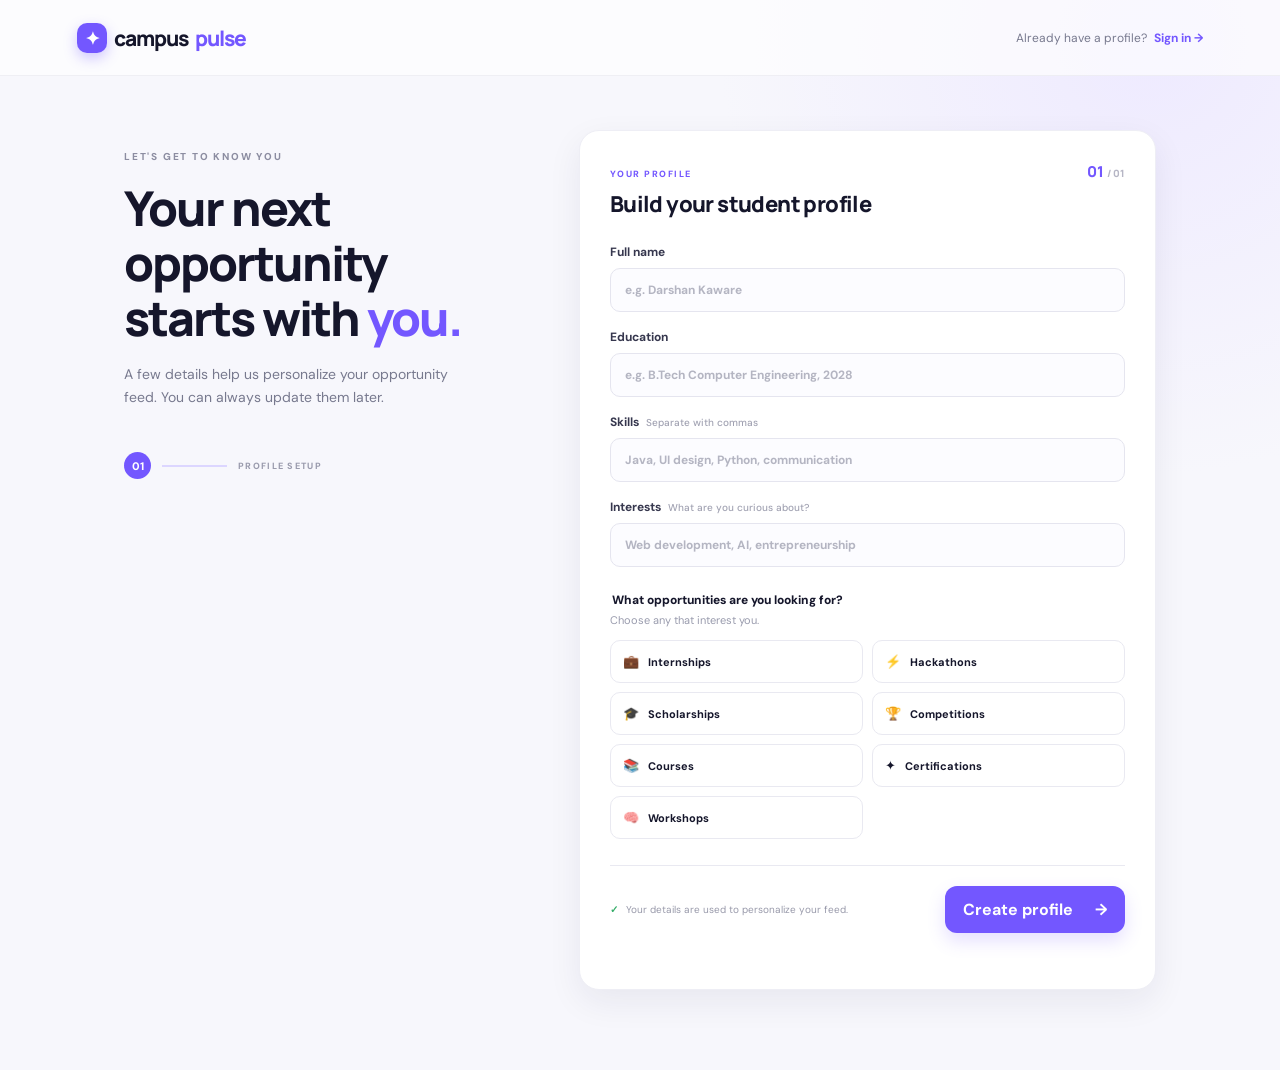
==== backend/src/main/resources/static/index.html @ 72005056 "Hackathon-Project Deployment" ====
<!doctype html>
<html lang="en"><head><meta charset="utf-8"><meta name="viewport" content="width=device-width,initial-scale=1"><title>Create profile — CampusPulse</title><link rel="preconnect" href="https://fonts.googleapis.com"><link href="https://fonts.googleapis.com/css2?family=DM+Sans:wght@400;500;600;700&family=Manrope:wght@500;600;700;800&display=swap" rel="stylesheet"><link rel="stylesheet" href="css/style.css"></head>
<body class="onboard-page"><header class="onboard-top"><a class="brand" href="login.html"><span class="brand-symbol">✦</span> campus<span>pulse</span></a><a class="top-link" href="login.html">Already have a profile? <b>Sign in →</b></a></header>
<main class="onboard-wrap"><div class="onboard-intro"><div class="eyebrow dark-eyebrow">LET'S GET TO KNOW YOU</div><h1>Your next opportunity<br>starts with <em>you.</em></h1><p>A few details help us personalize your opportunity feed. You can always update them later.</p><div class="step-line"><span class="step-active">01</span><span class="step-bar"></span><span class="step-muted">PROFILE SETUP</span></div></div>
<form id="profile-form" class="profile-form">
 <div class="form-heading"><div><span class="form-kicker">YOUR PROFILE</span><h2>Build your student profile</h2></div><span class="form-count">01 <small>/ 01</small></span></div>
 <div class="form-grid">
  <label class="field full">Full name <input type="text" id="name" required placeholder="e.g. Darshan Kaware" autocomplete="name"></label>
  <label class="field full">Education <input type="text" id="education" required placeholder="e.g. B.Tech Computer Engineering, 2028"></label>
  <label class="field full">Skills <span class="field-hint">Separate with commas</span><input type="text" id="skills" placeholder="Java, UI design, Python, communication"></label>
  <label class="field full">Interests <span class="field-hint">What are you curious about?</span><input type="text" id="interests" placeholder="Web development, AI, entrepreneurship"></label>
 </div>
 <fieldset class="category-set"><legend>What opportunities are you looking for?</legend><p class="fieldset-sub">Choose any that interest you.</p><div class="category-choices">
  <label><input type="checkbox" name="category" value="Internship"><span>💼 <b>Internships</b></span></label><label><input type="checkbox" name="category" value="Hackathon"><span>⚡ <b>Hackathons</b></span></label><label><input type="checkbox" name="category" value="Scholarship"><span>🎓 <b>Scholarships</b></span></label><label><input type="checkbox" name="category" value="Competition"><span>🏆 <b>Competitions</b></span></label><label><input type="checkbox" name="category" value="Course"><span>📚 <b>Courses</b></span></label><label><input type="checkbox" name="category" value="Certification"><span>✦ <b>Certifications</b></span></label><label><input type="checkbox" name="category" value="Workshop"><span>🧠 <b>Workshops</b></span></label>
 </div></fieldset>
 <div class="form-actions"><p><span class="secure-mark">✓</span> Your details are used to personalize your feed.</p><button type="submit" class="btn btn-primary">Create profile <span>→</span></button></div>
 <p class="form-error" id="form-error" role="alert"></p>
</form></main><script src="js/script.js"></script></body></html>
---- backend/src/main/resources/static/css/style.css ----
/* CampusPulse visual system */
:root{--ink:#15162b;--muted:#77798e;--line:#e9e9f1;--paper:#f7f7fc;--white:#fff;--violet:#7357ff;--violet-dark:#5e43e6;--navy:#14152c;--mint:#b9fbc0;--orange:#ff985f;--shadow:0 12px 34px rgba(31,29,69,.07)}
*{box-sizing:border-box}html{scroll-behavior:smooth}body{margin:0;font-family:"DM Sans",sans-serif;color:var(--ink);background:var(--paper)}button,input,select{font:inherit}button,a{-webkit-tap-highlight-color:transparent}a{color:inherit;text-decoration:none}.brand{font:800 21px Manrope,sans-serif;letter-spacing:-1px;display:inline-flex;align-items:center;gap:7px;color:var(--ink)}.brand>span:last-child{color:var(--violet)}.brand-symbol{display:inline-grid;place-items:center;width:30px;height:30px;border-radius:10px;background:var(--violet);color:white;font-size:18px;box-shadow:0 5px 14px #7357ff55}.brand-light{color:#fff}.brand-light>span:last-child{color:#c8bcff}.eyebrow{font-size:10px;font-weight:800;letter-spacing:1.8px}.dark-eyebrow{color:#8c8da1}.btn{border:0;border-radius:12px;padding:14px 19px;display:inline-flex;align-items:center;justify-content:center;gap:22px;font-weight:700;cursor:pointer;transition:.18s}.btn-primary{background:var(--violet);color:#fff;box-shadow:0 8px 18px #7357ff30}.btn-primary:hover{background:var(--violet-dark);transform:translateY(-1px)}.btn-light{background:#fff;color:var(--navy)}.btn-light:hover{background:#f2efff}.btn-outline{border:1px solid #deddeb;background:#fff;color:var(--ink)}.btn-outline:hover{border-color:var(--violet);color:var(--violet)}.btn-wide{width:100%}
/* Welcome / login */
.login-page{background:#fff;min-height:100vh}.auth-layout{min-height:100vh;display:grid;grid-template-columns:minmax(420px,1.03fr) minmax(420px,.97fr)}.auth-showcase{background:var(--navy);color:#fff;position:relative;overflow:hidden;padding:38px clamp(36px,6vw,90px);display:flex;flex-direction:column;justify-content:space-between;min-height:100vh}.auth-showcase:before{content:"";position:absolute;width:580px;height:580px;border:1px solid #ffffff12;border-radius:50%;right:-260px;top:12%;box-shadow:0 0 0 70px #ffffff08,0 0 0 140px #ffffff05}.showcase-copy{position:relative;z-index:1;max-width:550px;margin:auto 0}.showcase-copy .eyebrow{color:#b9fbc0;margin-bottom:24px}.live-dot{display:inline-block;width:7px;height:7px;border-radius:50%;background:#a4f2ac;margin-right:7px;box-shadow:0 0 0 4px #a4f2ac20}.showcase-copy h1{font:800 clamp(42px,5vw,68px)/1.08 Manrope,sans-serif;letter-spacing:-3.5px;margin:0 0 22px}.showcase-copy h1 em,.hero-copy h2 em,.onboard-intro h1 em{font-style:normal;color:#b9fbc0}.showcase-copy>p{color:#c1c2d2;line-height:1.75;font-size:16px;max-width:430px}.showcase-art{height:230px;position:relative;margin-top:18px;max-width:500px}.orbit{position:absolute;border:1px solid #ffffff20;border-radius:50%;left:50%;top:48%;transform:translate(-50%,-50%)}.orbit-one{width:230px;height:150px;transform:translate(-50%,-50%) rotate(-25deg)}.orbit-two{width:310px;height:200px;transform:translate(-50%,-50%) rotate(30deg)}.art-center{position:absolute;left:50%;top:48%;transform:translate(-50%,-50%);width:76px;height:76px;border-radius:25px;background:linear-gradient(145deg,#8c75ff,#6445ef);display:grid;place-items:center;font-size:35px;box-shadow:0 15px 45px #7357ff66}.float-card{position:absolute;background:#272841;border:1px solid #ffffff16;border-radius:13px;padding:11px 14px;display:flex;align-items:center;gap:9px;box-shadow:0 14px 28px #0002;font-size:19px}.float-card span{display:grid;gap:2px}.float-card b{font-size:11px}.float-card small{font-size:9px;color:#b9bace}.float-a{left:2%;top:20px}.float-b{right:1%;top:40px}.float-c{left:27%;bottom:0}.showcase-foot{display:flex;justify-content:space-between;color:#8e90a7;font-size:11px;letter-spacing:.5px}.auth-main{display:flex;flex-direction:column;align-items:center;justify-content:center;padding:40px 30px;position:relative}.auth-card{width:min(100%,390px)}.auth-icon{width:46px;height:46px;border-radius:15px;background:#f0edff;color:var(--violet);display:grid;place-items:center;font-size:22px;margin-bottom:28px}.auth-card .eyebrow{margin-bottom:10px}.auth-card h2{font:800 31px Manrope,sans-serif;letter-spacing:-1.2px;margin:0 0 9px}.auth-lead{color:var(--muted);font-size:14px;line-height:1.65;margin:0 0 30px}.login-note{display:flex;gap:13px;padding:16px;border:1px solid var(--line);border-radius:13px;margin-bottom:18px;background:#fcfcff}.note-icon{width:34px;height:34px;flex:0 0 34px;border-radius:10px;background:#eeeaff;color:var(--violet);display:grid;place-items:center}.login-note strong{font-size:13px}.login-note p{font-size:12px;color:var(--muted);margin:5px 0 0;line-height:1.5}.auth-divider{display:flex;align-items:center;gap:12px;color:#a0a1b0;font-size:9px;letter-spacing:1.3px;font-weight:800;margin:25px 0 16px}.auth-divider:before,.auth-divider:after{content:"";height:1px;background:var(--line);flex:1}.auth-small{font-size:11px;color:#999bad;text-align:center;line-height:1.6;margin-top:25px}.auth-footer{position:absolute;bottom:24px;left:30px;right:30px;display:flex;justify-content:space-between;color:#a2a3b2;font-size:10px}.auth-mobile-brand{display:none}
/* onboarding */
.onboard-page{min-height:100vh;background:radial-gradient(circle at 90% 4%,#eeeaff 0,transparent 28%),var(--paper)}.onboard-top{height:76px;display:flex;align-items:center;justify-content:space-between;padding:0 clamp(22px,6vw,88px);border-bottom:1px solid #e9e9f1aa;background:#ffffffa8}.top-link{font-size:12px;color:var(--muted)}.top-link b{color:var(--violet);margin-left:4px}.onboard-wrap{max-width:1080px;margin:54px auto 80px;padding:0 24px;display:grid;grid-template-columns:.8fr 1.2fr;gap:70px;align-items:start}.onboard-intro{position:sticky;top:50px;padding-top:20px}.onboard-intro h1{font:800 clamp(34px,4vw,48px)/1.15 Manrope,sans-serif;letter-spacing:-2px;margin:17px 0}.onboard-intro h1 em{color:var(--violet)}.onboard-intro>p{color:var(--muted);line-height:1.7;font-size:14px;max-width:330px}.step-line{display:flex;align-items:center;gap:11px;margin-top:42px}.step-active{width:27px;height:27px;border-radius:50%;display:grid;place-items:center;background:var(--violet);color:#fff;font-size:11px;font-weight:800}.step-bar{width:65px;height:2px;background:#dcd6ff}.step-muted{font-size:9px;font-weight:800;letter-spacing:1.3px;color:#9a9bad}.profile-form{background:#fff;border:1px solid #eeeef5;border-radius:20px;padding:30px;box-shadow:var(--shadow)}.form-heading{display:flex;justify-content:space-between;align-items:start;margin-bottom:25px}.form-kicker{font-size:9px;font-weight:800;letter-spacing:1.5px;color:var(--violet)}.form-heading h2{font:800 22px Manrope,sans-serif;margin:7px 0 0;letter-spacing:-.6px}.form-count{font:800 15px Manrope;color:var(--violet)}.form-count small{color:#b6b6c5;font-size:10px}.form-grid{display:grid;grid-template-columns:1fr 1fr;gap:17px}.field{display:block;font-size:12px;font-weight:700;color:#36374e}.field.full{grid-column:1/-1}.field-hint{font-size:10px;font-weight:500;color:#a1a2b2;margin-left:4px}.field input{width:100%;display:block;margin-top:8px;border:1px solid #e5e5ef;background:#fcfcff;border-radius:10px;padding:13px 14px;font-size:12px;outline:none;color:var(--ink);transition:.18s}.field input:focus,.filter-bar input:focus,.filter-bar select:focus{border-color:#a99aff;box-shadow:0 0 0 3px #7357ff12}.field input::placeholder{color:#b4b5c2}.category-set{border:0;padding:0;margin:25px 0 0}.category-set legend{font-size:12px;font-weight:800}.fieldset-sub{color:#999bad;font-size:11px;margin:5px 0 13px}.category-choices{display:grid;grid-template-columns:repeat(2,1fr);gap:9px}.category-choices label{cursor:pointer}.category-choices input{position:absolute;opacity:0}.category-choices span{display:flex;align-items:center;gap:9px;padding:12px;border:1px solid #e9e9f1;border-radius:10px;font-size:13px;transition:.15s}.category-choices b{font-size:11px}.category-choices input:checked+span{border-color:var(--violet);background:#f5f2ff;color:#5c43dd;box-shadow:0 0 0 2px #7357ff0c}.category-choices span:hover{border-color:#c5bbff}.form-actions{display:flex;align-items:center;justify-content:space-between;gap:14px;margin-top:26px;padding-top:20px;border-top:1px solid var(--line)}.form-actions p{font-size:10px;color:#9899aa;line-height:1.5;margin:0}.secure-mark{color:#35ad68;font-weight:900;margin-right:5px}.form-actions .btn{white-space:nowrap;padding:13px 18px}.form-error{color:#c24141;font-size:12px;min-height:16px;margin:10px 0 0}
/* dashboard app */
.dashboard-page{background:var(--paper);min-height:100vh}.app-shell{min-height:100vh}.sidebar{position:fixed;inset:0 auto 0 0;width:245px;background:var(--navy);color:#fff;padding:27px 17px 16px;display:flex;flex-direction:column;z-index:20}.sidebar .brand{padding:0 10px 32px}.side-label{font-size:9px;font-weight:800;letter-spacing:1.5px;color:#777990;padding:0 12px 12px}.side-label-spaced{padding-top:27px}.side-nav{display:flex;flex-direction:column;gap:4px}.nav-item{border:0;background:transparent;color:#aeb0c4;text-align:left;padding:12px 12px;border-radius:10px;display:flex;align-items:center;gap:12px;font-size:12px;font-weight:600;cursor:pointer;transition:.15s;width:100%}.nav-item:hover{background:#ffffff0b;color:#fff}.nav-item.active{background:#7357ff25;color:#fff;box-shadow:inset 3px 0 #987fff}.nav-icon{font-size:17px;width:18px;text-align:center;color:#aaa4ce}.nav-item.active .nav-icon{color:#c3b7ff}.nav-count{margin-left:auto;border-radius:20px;background:#ffffff15;color:#d5d4e4;font-size:10px;padding:3px 7px}.sidebar-bottom{margin-top:auto}.side-help{display:flex;gap:10px;align-items:center;background:#ffffff0a;border:1px solid #ffffff12;padding:12px;border-radius:11px;margin:0 0 12px}.help-icon{display:grid;place-items:center;width:25px;height:25px;border-radius:8px;background:#7357ff;color:white;font-weight:800}.side-help b{font-size:10px;display:block}.side-help small{font-size:9px;color:#8f91a9;display:block;margin-top:4px}.logout{border-top:1px solid #ffffff13;border-radius:0;padding-top:17px}.side-user{display:flex;align-items:center;gap:9px;border-top:1px solid #ffffff13;padding:15px 7px 0;margin-top:6px}.avatar,.top-avatar{width:31px;height:31px;border-radius:10px;background:#b9fbc0;color:#193b28;display:grid;place-items:center;font-size:12px;font-weight:800}.side-user-text{display:grid;gap:3px;min-width:0}.side-user-text b{font-size:10px;white-space:nowrap;overflow:hidden;text-overflow:ellipsis;max-width:130px}.side-user-text small{font-size:9px;color:#8e90a6}.user-menu{margin-left:auto;color:#aeb0c4;font-size:11px}.main-area{margin-left:245px;min-height:100vh}.topbar{height:64px;display:flex;align-items:center;justify-content:space-between;padding:0 38px;border-bottom:1px solid #e9e9f1;background:#ffffffc9;position:sticky;top:0;z-index:10;backdrop-filter:blur(14px)}.breadcrumb{font-size:11px;color:#9a9bad}.breadcrumb span{margin:0 9px;color:#c4c4cf}.breadcrumb b{color:#393a50}.topbar-right{display:flex;align-items:center;gap:17px}.today-label{font-size:8px;font-weight:800;letter-spacing:1.3px;color:#999bad}.top-avatar{background:#eeeaff;color:var(--violet)}.mobile-menu{display:none;border:0;background:none;font-size:19px;color:var(--ink)}.content-area{max-width:1400px;margin:auto;padding:35px 38px 70px}.section-panel{display:none;animation:appear .22s ease}.section-panel.active{display:block}@keyframes appear{from{opacity:.4;transform:translateY(4px)}to{opacity:1;transform:none}}.welcome-row{display:flex;justify-content:space-between;align-items:end;gap:20px;margin-bottom:23px}.welcome-row h1,.page-heading h1{font:800 30px Manrope,sans-serif;letter-spacing:-1.2px;margin:8px 0 4px}.wave{color:var(--violet);font-size:23px}.section-subtitle{font-size:12px;color:var(--muted);margin:0;line-height:1.6}.text-action{border:0;background:transparent;color:var(--violet);font-size:11px;font-weight:800;cursor:pointer;padding:8px 0}.text-action span{font-size:15px;margin-left:6px}.hero-banner{position:relative;overflow:hidden;min-height:226px;border-radius:17px;background:linear-gradient(112deg,#242345,#393071 60%,#6851d5);color:#fff;padding:27px 32px;display:flex;align-items:center;justify-content:space-between}.hero-banner:after{content:"";position:absolute;width:360px;height:360px;border-radius:50%;border:1px solid #ffffff17;right:9%;top:-65px;box-shadow:0 0 0 42px #ffffff08,0 0 0 85px #ffffff05}.hero-copy{position:relative;z-index:2}.hero-pill{font-size:8px;letter-spacing:1.3px;font-weight:800;color:#d8d2ff}.hero-copy h2{font:800 24px/1.25 Manrope,sans-serif;letter-spacing:-.8px;margin:12px 0 7px}.hero-copy h2 em{color:#b9fbc0}.hero-copy p{font-size:11px;color:#c7c5dc;margin:0 0 17px}.hero-copy .btn{font-size:10px;padding:11px 15px;border-radius:9px;gap:17px}.hero-graphic{position:absolute;right:8%;top:0;width:320px;height:100%}.hero-ring{position:absolute;border:1px solid #ffffff2a;border-radius:50%;left:50%;top:50%;transform:translate(-50%,-50%) rotate(-20deg)}.ring-a{width:210px;height:125px}.ring-b{width:270px;height:180px;transform:translate(-50%,-50%) rotate(25deg)}.hero-star{position:absolute;left:50%;top:50%;transform:translate(-50%,-50%);width:67px;height:67px;border-radius:22px;background:#9c87ff;display:grid;place-items:center;font-size:29px;box-shadow:0 10px 35px #15152e66}.mini-float{position:absolute;background:#fff;color:#303047;border-radius:9px;padding:9px 11px;font-size:13px;box-shadow:0 8px 22px #10102030;display:flex;gap:7px;align-items:center}.mini-float b{font-size:9px}.mini-one{left:4%;top:22%}.mini-two{right:0;top:25%}.mini-three{left:25%;bottom:10%}.stats-grid{display:grid;grid-template-columns:repeat(4,1fr);gap:13px;margin:17px 0 29px}.metric-card{background:#fff;border:1px solid #eeeef5;border-radius:13px;padding:15px 17px;box-shadow:0 3px 10px #22203304}.metric-top{display:flex;justify-content:space-between;align-items:center;font-size:8px;letter-spacing:1px;color:#9293a5;font-weight:800}.metric-icon{width:26px;height:26px;border-radius:8px;display:grid;place-items:center;font-size:13px}.metric-icon.purple{background:#f0edff;color:#7357ff}.metric-icon.mint{background:#e8ffeb;color:#319a4a}.metric-icon.orange{background:#fff0e7;color:#ed884e}.metric-icon.pink{background:#ffeaf2;color:#dc6595}.metric-card>strong{display:block;font:800 25px Manrope,sans-serif;margin:8px 0 2px;letter-spacing:-.7px}.metric-card>small{font-size:10px;color:#a0a1b0}.section-title-row{display:flex;align-items:end;justify-content:space-between;margin:0 0 13px}.section-title-row h2{font:800 18px Manrope,sans-serif;letter-spacing:-.5px;margin:5px 0 0}.page-heading{margin-bottom:24px}.page-heading h1{margin-top:9px}.heading-count{font:700 12px "DM Sans";vertical-align:middle;color:var(--violet);background:#eeeaff;border-radius:20px;padding:5px 9px}.filter-bar{display:flex;gap:10px;margin:0 0 14px}.search-wrap{display:flex;align-items:center;gap:10px;flex:1;background:#fff;border:1px solid #e8e8f0;border-radius:10px;padding:0 13px;color:#999bad}.search-wrap input{width:100%;border:0!important;outline:0;padding:12px 0;font-size:11px;background:transparent;box-shadow:none!important}.filter-bar select{border:1px solid #e8e8f0;border-radius:10px;background:#fff;color:#53546a;padding:0 13px;font-size:11px;min-width:155px;outline:0}.results-caption{display:flex;justify-content:space-between;color:#999bad;font-size:10px;margin:0 1px 13px}.opportunity-grid{display:grid;grid-template-columns:repeat(3,minmax(0,1fr));gap:14px}.op-card{background:#fff;border:1px solid #ececf4;border-radius:14px;padding:17px;display:flex;flex-direction:column;min-height:216px;box-shadow:0 3px 12px #25243e05;transition:transform .18s,box-shadow .18s}.op-card:hover{transform:translateY(-3px);box-shadow:var(--shadow)}.op-card-top{display:flex;align-items:center;justify-content:space-between;gap:8px}.op-category{font-size:9px;font-weight:700;padding:5px 9px;border-radius:20px;background:#f0edff;color:#674de5}.op-category[data-category="Internship"]{background:#e8f9ed;color:#278348}.op-category[data-category="Hackathon"]{background:#fff0e6;color:#c96d31}.op-category[data-category="Scholarship"]{background:#e8f3ff;color:#3278bc}.op-category[data-category="Competition"]{background:#ffeaf2;color:#b94b7a}.op-category[data-category="Course"]{background:#e9f8f8;color:#267f83}.op-category[data-category="Workshop"]{background:#f2eaff;color:#8050b7}.bookmark-btn{border:0;background:#f7f6fc;color:#9a9bad;border-radius:8px;width:29px;height:29px;font-size:18px;cursor:pointer}.bookmark-btn.saved{color:#ff9d40;background:#fff5e8}.op-card h3{font:800 14px/1.4 Manrope,sans-serif;letter-spacing:-.25px;margin:15px 0 7px}.op-card p{font-size:10px;color:#7d7e91;line-height:1.6;margin:0 0 12px;display:-webkit-box;-webkit-line-clamp:3;-webkit-box-orient:vertical;overflow:hidden}.op-tags{display:flex;gap:5px;flex-wrap:wrap;margin-top:auto;padding:2px 0 12px}.op-tag{font-size:8px;color:#77798e;background:#f5f5fa;border-radius:20px;padding:4px 7px}.op-card-foot{display:flex;justify-content:space-between;align-items:center;border-top:1px solid #f0f0f5;padding-top:11px;gap:8px}.op-deadline{font-size:9px;color:#9293a3}.op-deadline strong{color:#5b5c70;font-weight:700}.view-link{font-size:10px;color:var(--violet);font-weight:800;white-space:nowrap}.empty-state{grid-column:1/-1;background:#fff;border:1px dashed #d9d8e8;border-radius:14px;padding:35px 20px;text-align:center;color:#9293a5;font-size:12px}.empty-state b{display:block;color:#38394e;font:800 15px Manrope;margin-bottom:7px}.category-grid{display:grid;grid-template-columns:repeat(3,1fr);gap:14px}.category-tile{border:1px solid #ececf4;border-radius:15px;padding:20px;background:#fff;text-align:left;display:flex;flex-direction:column;align-items:flex-start;min-height:155px;cursor:pointer;transition:.18s}.category-tile:hover{transform:translateY(-3px);box-shadow:var(--shadow)}.category-tile>span{width:37px;height:37px;border-radius:11px;display:grid;place-items:center;font-size:19px;margin-bottom:14px}.category-tile b{font:800 14px Manrope}.category-tile small{font-size:10px;color:#8c8d9e;margin-top:5px}.category-tile i{font-style:normal;font-size:10px;font-weight:800;color:var(--violet);margin-top:auto;padding-top:13px}.tile-purple>span{background:#f0edff}.tile-orange>span{background:#fff0e6}.tile-mint>span{background:#e8ffeb}.tile-pink>span{background:#ffeaf2}.tile-blue>span{background:#e8f3ff}.tile-yellow>span{background:#fff7db}.tile-lavender>span{background:#f2eaff}.profile-card,.settings-card{background:#fff;border:1px solid #ececf4;border-radius:15px;padding:23px;box-shadow:0 3px 12px #25243e05}.profile-card-head{display:flex;align-items:center;gap:14px;padding-bottom:21px;border-bottom:1px solid var(--line)}.large-avatar{width:50px;height:50px;border-radius:16px;background:#eeeaff;color:var(--violet);display:grid;place-items:center;font:800 20px Manrope}.profile-card-head h2{font:800 17px Manrope;margin:0 0 5px}.profile-card-head p{font-size:11px;color:var(--muted);margin:0}.profile-status{margin-left:auto;font-size:9px;color:#299b56;background:#eaf9ee;padding:7px 10px;border-radius:20px}.profile-info-grid{display:grid;grid-template-columns:1fr 1fr;gap:22px;padding-top:20px}.profile-info-grid small{font-size:9px;letter-spacing:1px;color:#9697a7;font-weight:800}.profile-info-grid p{font-size:12px;line-height:1.6;margin:7px 0 0;color:#48495e}.wide-info{grid-column:1/-1}.settings-card{display:flex;align-items:center;justify-content:space-between;gap:20px}.settings-card b{font:800 14px Manrope}.settings-card p{font-size:11px;color:var(--muted);max-width:500px;line-height:1.6;margin:7px 0 0}.btn-danger{background:#fff0f0;color:#c34b4b;border:1px solid #f8d9d9;padding:11px 15px;font-size:11px}.btn-danger:hover{background:#ffe2e2}.toast{position:fixed;right:24px;bottom:22px;background:#22233d;color:#fff;padding:12px 17px;border-radius:10px;font-size:11px;box-shadow:var(--shadow);opacity:0;transform:translateY(8px);transition:.2s;pointer-events:none;z-index:40}.toast.show{opacity:1;transform:none}
@media(max-width:1100px){.sidebar{width:215px}.main-area{margin-left:215px}.content-area{padding:28px 24px 60px}.topbar{padding:0 24px}.opportunity-grid{grid-template-columns:repeat(2,minmax(0,1fr))}.hero-graphic{right:0;opacity:.75}.onboard-wrap{gap:35px}}
@media(max-width:760px){.auth-layout{grid-template-columns:1fr}.auth-showcase{min-height:300px;padding:24px 25px}.showcase-copy{margin:48px 0 0}.showcase-copy h1{font-size:42px;letter-spacing:-2px}.showcase-copy>p{font-size:13px}.showcase-art{display:none}.showcase-foot{margin-top:28px}.auth-main{padding:40px 24px 70px}.auth-mobile-brand{display:inline-flex;margin-bottom:30px}.auth-icon{display:none}.auth-footer{bottom:16px}.onboard-top{padding:0 20px}.top-link{font-size:10px}.onboard-wrap{display:block;margin:30px auto 50px;padding:0 16px}.onboard-intro{position:static;padding:0 4px 23px}.onboard-intro h1{font-size:34px}.step-line{display:none}.profile-form{padding:21px 17px}.form-grid{grid-template-columns:1fr;gap:14px}.field.full{grid-column:auto}.form-actions{align-items:flex-start;flex-direction:column}.form-actions .btn{width:100%}.sidebar{transform:translateX(-100%);transition:transform .2s;width:250px;box-shadow:12px 0 30px #1112}.sidebar.open{transform:translateX(0)}.main-area{margin-left:0}.topbar{height:58px;padding:0 17px}.mobile-menu{display:block}.today-label{display:none}.content-area{padding:25px 16px 55px}.welcome-row{align-items:flex-start;flex-direction:column}.welcome-row h1,.page-heading h1{font-size:25px}.hero-banner{padding:23px 20px;min-height:225px}.hero-copy h2{font-size:21px}.hero-graphic{right:-95px;opacity:.25}.stats-grid{grid-template-columns:repeat(2,1fr);gap:9px}.metric-card{padding:13px}.opportunity-grid{grid-template-columns:1fr}.category-grid{grid-template-columns:repeat(2,minmax(0,1fr));gap:9px}.category-tile{min-height:145px;padding:15px}.filter-bar{flex-direction:column}.filter-bar select{height:42px}.profile-info-grid{grid-template-columns:1fr}.wide-info{grid-column:auto}.settings-card{align-items:flex-start;flex-direction:column}.profile-status{font-size:8px}.section-title-row h2{font-size:16px}}
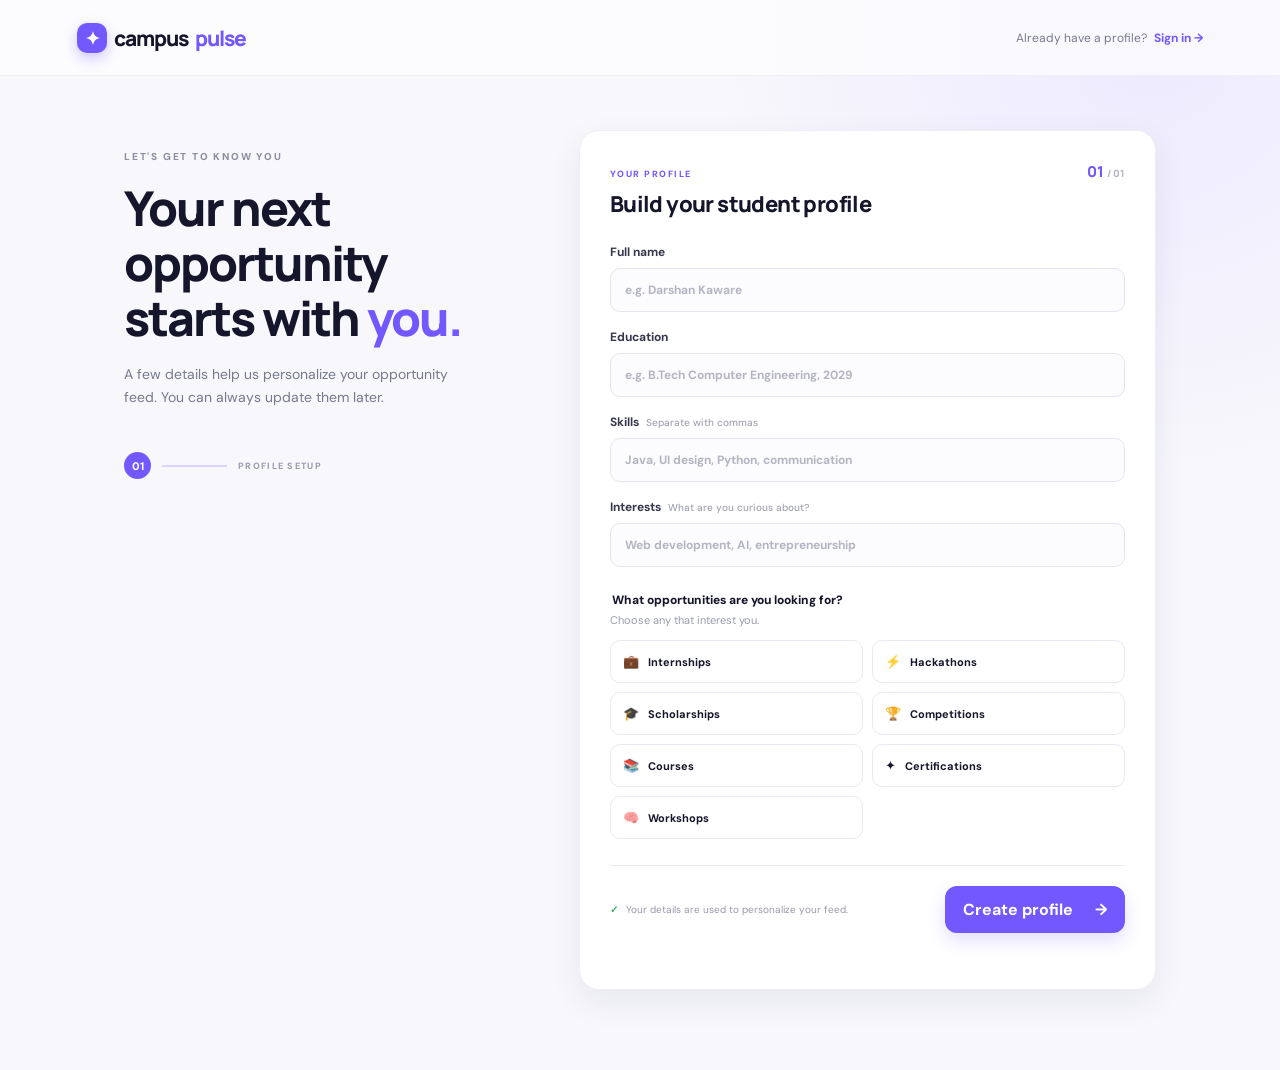
==== commit c70841cc: "changes done" ====
--- a/backend/src/main/resources/static/index.html
+++ b/backend/src/main/resources/static/index.html
@@ -6,7 +6,7 @@
  <div class="form-heading"><div><span class="form-kicker">YOUR PROFILE</span><h2>Build your student profile</h2></div><span class="form-count">01 <small>/ 01</small></span></div>
  <div class="form-grid">
   <label class="field full">Full name <input type="text" id="name" required placeholder="e.g. Darshan Kaware" autocomplete="name"></label>
-  <label class="field full">Education <input type="text" id="education" required placeholder="e.g. B.Tech Computer Engineering, 2028"></label>
+  <label class="field full">Education <input type="text" id="education" required placeholder="e.g. B.Tech Computer Engineering, 2029"></label>
   <label class="field full">Skills <span class="field-hint">Separate with commas</span><input type="text" id="skills" placeholder="Java, UI design, Python, communication"></label>
   <label class="field full">Interests <span class="field-hint">What are you curious about?</span><input type="text" id="interests" placeholder="Web development, AI, entrepreneurship"></label>
  </div>
